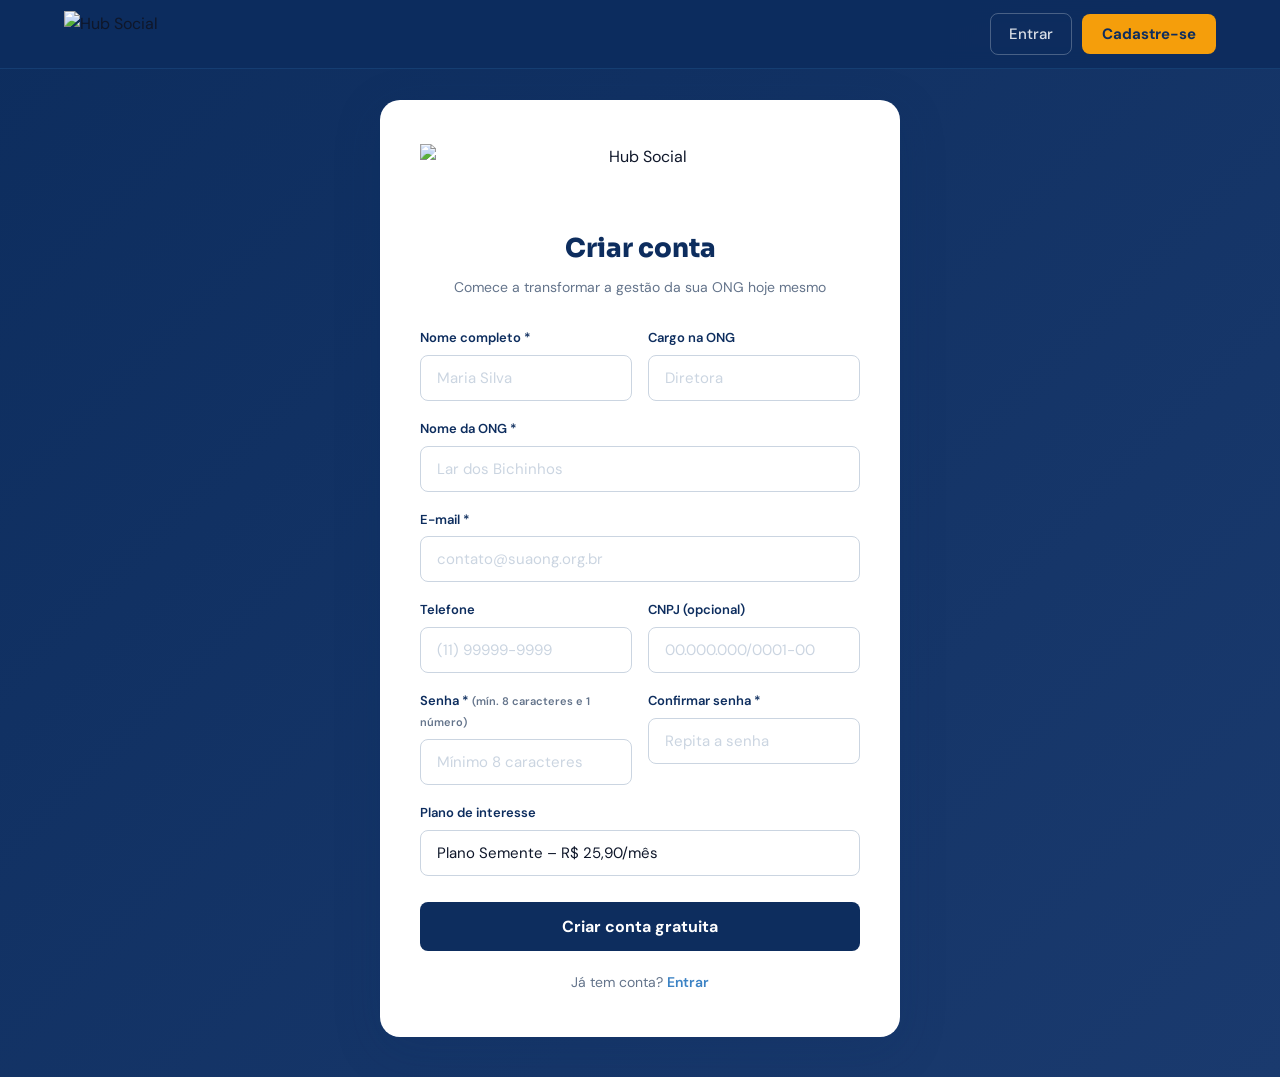
==== cadastro.html @ faf33294 "Add files via upload" ====
<!DOCTYPE html>
<html lang="pt-BR">
<head>
  <meta charset="UTF-8" />
  <meta name="viewport" content="width=device-width, initial-scale=1.0" />
  <title>Cadastro – Hub Social</title>
  <link rel="preconnect" href="https://fonts.googleapis.com" />
  <link href="https://fonts.googleapis.com/css2?family=Sora:wght@400;600;700;800&family=DM+Sans:wght@300;400;500&display=swap" rel="stylesheet" />
  <link rel="stylesheet" href="style.css" />
</head>
<body>

<header class="navbar">
  <div class="nav-container">
    <a href="index.html" class="nav-logo">
      <img src="img/logo_novo.png" alt="Hub Social" class="logo-img" />
    </a>
    <div class="nav-actions" style="margin-left:auto;">
      <a href="login.html" class="btn-login">Entrar</a>
      <a href="cadastro.html" class="btn-cadastro">Cadastre-se</a>
    </div>
  </div>
</header>

<main class="auth-page">
  <div class="auth-card" style="max-width:520px;">
    <div class="auth-logo">
      <img src="img/logo_hubsocial_.png" alt="Hub Social" />
    </div>
    <h2>Criar conta</h2>
    <p class="auth-sub">Comece a transformar a gestão da sua ONG hoje mesmo</p>

    <div class="form-row">
      <div class="form-group">
        <label for="nome">Nome completo *</label>
        <input type="text" id="nome" placeholder="Maria Silva" />
      </div>
      <div class="form-group">
        <label for="cargo">Cargo na ONG</label>
        <input type="text" id="cargo" placeholder="Diretora" />
      </div>
    </div>
    <div class="form-group">
      <label for="nome_ong">Nome da ONG *</label>
      <input type="text" id="nome_ong" placeholder="Lar dos Bichinhos" />
    </div>
    <div class="form-group">
      <label for="email_cad">E-mail *</label>
      <input type="email" id="email_cad" placeholder="contato@suaong.org.br" />
    </div>
    <div class="form-row">
      <div class="form-group">
        <label for="tel">Telefone</label>
        <input type="tel" id="tel" placeholder="(11) 99999-9999" />
      </div>
      <div class="form-group">
        <label for="cnpj">CNPJ (opcional)</label>
        <input type="text" id="cnpj" placeholder="00.000.000/0001-00" />
      </div>
    </div>
    <div class="form-row">
      <div class="form-group">
        <label for="senha_cad">Senha * <span style="font-size:11px;color:var(--gray-500)">(mín. 8 caracteres e 1 número)</span></label>
        <input type="password" id="senha_cad" placeholder="Mínimo 8 caracteres" />
      </div>
      <div class="form-group">
        <label for="conf_senha">Confirmar senha *</label>
        <input type="password" id="conf_senha" placeholder="Repita a senha" />
      </div>
    </div>
    <div class="form-group">
      <label for="plano_cad">Plano de interesse</label>
      <select id="plano_cad">
        <option value="semente">Plano Semente – R$ 25,90/mês</option>
        <option value="impacto">Plano Impacto – R$ 49,90/mês</option>
        <option value="transformacao">Plano Transformação – R$ 97,90/mês</option>
      </select>
    </div>

    <div id="msgErrorCad" style="display:none; margin-top:4px; color:#ef4444; background:#fef2f2; border:1px solid #fecaca; border-radius:8px; padding:10px 14px; font-size:14px;"></div>

    <button class="btn-form" id="btnCad" onclick="fazerCadastro()">Criar conta gratuita</button>

    <div class="auth-footer">
      Já tem conta? <a href="login.html">Entrar</a>
    </div>
  </div>
</main>

<script>
// api.js
// Conecta o front-end HTML com a API FastAPI (http://localhost:8000)
// Coloque este arquivo na mesma pasta do index.html

const API_URL = "http://localhost:8000";

// ── Helpers de token (localStorage) ─────────────────────────

function salvarToken(token, dados) {
  localStorage.setItem("hs_token",    token);
  localStorage.setItem("hs_nome",     dados.nome);
  localStorage.setItem("hs_nome_ong", dados.nome_ong);
  localStorage.setItem("hs_plano",    dados.plano);
  localStorage.setItem("hs_id",       dados.usuario_id);
}

function getToken()   { return localStorage.getItem("hs_token");    }
function getNome()    { return localStorage.getItem("hs_nome");     }
function getOng()     { return localStorage.getItem("hs_nome_ong"); }
function getPlano()   { return localStorage.getItem("hs_plano");    }
function estaLogado() { return !!getToken(); }

function logout() {
  localStorage.clear();
  window.location.href = "login.html";
}

// ── Request helper com JWT ───────────────────────────────────

async function apiFetch(path, options = {}) {
  const token = getToken();
  const headers = {
    "Content-Type": "application/json",
    ...(token ? { "Authorization": `Bearer ${token}` } : {}),
    ...(options.headers || {}),
  };

  const res = await fetch(`${API_URL}${path}`, { ...options, headers });
  const data = await res.json().catch(() => ({}));

  if (!res.ok) {
    const msg = data.detail || `Erro ${res.status}`;
    throw new Error(Array.isArray(msg) ? msg.map(e => e.msg).join(", ") : msg);
  }
  return data;
}

// ── AUTH ─────────────────────────────────────────────────────

async function cadastrar(payload) {
  const data = await apiFetch("/auth/cadastro", {
    method: "POST",
    body: JSON.stringify(payload),
  });
  salvarToken(data.access_token, data);
  return data;
}

async function login(email, senha) {
  // OAuth2PasswordRequestForm espera form-data, não JSON
  const form = new URLSearchParams();
  form.append("username", email);
  form.append("password", senha);

  const res = await fetch(`${API_URL}/auth/login`, {
    method: "POST",
    headers: { "Content-Type": "application/x-www-form-urlencoded" },
    body: form,
  });
  const data = await res.json();
  if (!res.ok) throw new Error(data.detail || "Erro ao fazer login.");
  salvarToken(data.access_token, data);
  return data;
}

async function getMeuPerfil() {
  return apiFetch("/auth/me");
}

// ── DOAÇÕES ──────────────────────────────────────────────────

async function listarDoacoes()        { return apiFetch("/doacoes/"); }
async function criarDoacao(payload)   { return apiFetch("/doacoes/", { method: "POST", body: JSON.stringify(payload) }); }
async function deletarDoacao(id)      { return apiFetch(`/doacoes/${id}`, { method: "DELETE" }); }
async function atualizarStatusDoacao(id, status) {
  return apiFetch(`/doacoes/${id}/status?novo_status=${status}`, { method: "PATCH" });
}

// ── VOLUNTÁRIOS ──────────────────────────────────────────────

async function listarVoluntarios()       { return apiFetch("/voluntarios/"); }
async function criarVoluntario(payload)  { return apiFetch("/voluntarios/", { method: "POST", body: JSON.stringify(payload) }); }
async function deletarVoluntario(id)     { return apiFetch(`/voluntarios/${id}`, { method: "DELETE" }); }
async function desativarVoluntario(id)   { return apiFetch(`/voluntarios/${id}/desativar`, { method: "PATCH" }); }

// ── EVENTOS ──────────────────────────────────────────────────

async function listarEventos()          { return apiFetch("/eventos/"); }
async function criarEvento(payload)     { return apiFetch("/eventos/", { method: "POST", body: JSON.stringify(payload) }); }
async function editarEvento(id, dados)  { return apiFetch(`/eventos/${id}`, { method: "PUT",  body: JSON.stringify(dados) }); }
async function deletarEvento(id)        { return apiFetch(`/eventos/${id}`, { method: "DELETE" }); }

// ── RELATÓRIOS ───────────────────────────────────────────────

async function relatorioGeral()         { return apiFetch("/relatorios/visao-geral"); }
async function relatorioDoacoesTipo()   { return apiFetch("/relatorios/doacoes-por-tipo"); }

// ── Proteção de página: redireciona se não estiver logado ────

function exigirLogin() {
  if (!estaLogado()) {
    window.location.href = "login.html";
  }
}

// ── Preenche dados do usuário no dashboard ───────────────────

function preencherDashboard() {
  exigirLogin();
  const nome  = getNome()?.split(" ")[0] || "Usuário";
  const ong   = getOng()  || "Minha ONG";
  const plano = getPlano() || "semente";

  const elNome  = document.getElementById("dash-user-name");
  const elOng   = document.getElementById("sb-ong");
  const elTitulo= document.getElementById("dash-titulo");
  const elAvatar= document.getElementById("dash-avatar");
  const elPlano = document.getElementById("sb-plano");

  if (elNome)   elNome.textContent   = `Olá, ${nome}!`;
  if (elOng)    elOng.textContent    = ong;
  if (elTitulo) elTitulo.textContent = `Bem-vindo(a), ${nome} 👋`;
  if (elAvatar) elAvatar.textContent = nome[0].toUpperCase();
  if (elPlano)  elPlano.textContent  = `Plano ${plano.charAt(0).toUpperCase() + plano.slice(1)}`;
}

</script>
<script>
  // Máscara telefone
  document.getElementById('tel').addEventListener('input', function(e) {
    let v = e.target.value.replace(/\D/g, '');
    if (v.length <= 10) v = v.replace(/(\d{2})(\d{4})(\d{0,4})/, '($1) $2-$3');
    else v = v.replace(/(\d{2})(\d{5})(\d{0,4})/, '($1) $2-$3');
    e.target.value = v;
  });

  // Máscara CNPJ
  document.getElementById('cnpj').addEventListener('input', function(e) {
    let v = e.target.value.replace(/\D/g, '').substring(0, 14);
    v = v.replace(/^(\d{2})(\d)/, '$1.$2');
    v = v.replace(/^(\d{2})\.(\d{3})(\d)/, '$1.$2.$3');
    v = v.replace(/\.(\d{3})(\d)/, '.$1/$2');
    v = v.replace(/(\d{4})(\d)/, '$1-$2');
    e.target.value = v;
  });

  // Pré-selecionar plano vindo da página de planos
  const params = new URLSearchParams(location.search);
  const planoParam = params.get('plano');
  if (planoParam) {
    const sel = document.getElementById('plano_cad');
    if ([...sel.options].some(o => o.value === planoParam)) sel.value = planoParam;
  }

  async function fazerCadastro() {
    const msg  = document.getElementById('msgErrorCad');
    const btn  = document.getElementById('btnCad');
    msg.style.display = 'none';

    const nome     = document.getElementById('nome').value.trim();
    const email    = document.getElementById('email_cad').value.trim();
    const senha    = document.getElementById('senha_cad').value;
    const conf     = document.getElementById('conf_senha').value;
    const nome_ong = document.getElementById('nome_ong').value.trim();
    const telefone = document.getElementById('tel').value;
    const cargo    = document.getElementById('cargo').value.trim();
    const cnpj     = document.getElementById('cnpj').value;
    const plano    = document.getElementById('plano_cad').value;

    // Validações no front
    if (!nome || !email || !senha || !nome_ong) {
      msg.textContent = 'Preencha os campos obrigatórios (*).';
      msg.style.display = 'block'; return;
    }
    if (!email.includes('@')) {
      msg.textContent = 'Insira um e-mail válido.';
      msg.style.display = 'block'; return;
    }
    if (senha.length < 8) {
      msg.textContent = 'A senha deve ter no mínimo 8 caracteres.';
      msg.style.display = 'block'; return;
    }
    if (!/\d/.test(senha)) {
      msg.textContent = 'A senha deve conter ao menos um número.';
      msg.style.display = 'block'; return;
    }
    if (senha !== conf) {
      msg.textContent = 'As senhas não coincidem.';
      msg.style.display = 'block'; return;
    }

    btn.textContent = 'Criando conta...';
    btn.disabled = true;

    try {
      await cadastrar({ nome, email, senha, telefone, cargo, nome_ong, cnpj, plano });
      window.location.href = 'dashboard.html';
    } catch (e) {
      msg.textContent = e.message;
      msg.style.display = 'block';
      btn.textContent = 'Criar conta gratuita';
      btn.disabled = false;
    }
  }
</script>
</body>
</html>
---- style.css ----
/* ============================================================
   HUB SOCIAL – MAIN STYLESHEET
   Paleta: Azul escuro #0d2d5e | Azul médio #1a4a8a | Azul claro #3b82c4 | Laranja #f59e0b
   ============================================================ */

:root {
    --blue-dark: #0d2d5e;
    --blue-mid: #1a4a8a;
    --blue-light: #3b82c4;
    --blue-pale: #dbeafe;
    --orange: #f59e0b;
    --orange-light: #fef3c7;
    --white: #ffffff;
    --gray-50: #f8fafc;
    --gray-100: #f1f5f9;
    --gray-300: #cbd5e1;
    --gray-500: #64748b;
    --gray-700: #334155;
    --text: #0f172a;
    --radius: 14px;
    --radius-sm: 8px;
    --shadow: 0 4px 24px rgba(13, 45, 94, .12);
    --shadow-lg: 0 12px 48px rgba(13, 45, 94, .18);
    --transition: .25s cubic-bezier(.4, 0, .2, 1);
}

*,
*::before,
*::after {
    box-sizing: border-box;
    margin: 0;
    padding: 0;
}

html {
    scroll-behavior: smooth;
}

body {
    font-family: 'DM Sans', system-ui, sans-serif;
    color: var(--text);
    background: var(--white);
    overflow-x: hidden;
    line-height: 1.6;
}

a {
    text-decoration: none;
    color: inherit;
}

img {
    display: block;
    max-width: 100%;
}

ul {
    list-style: none;
}

/* ---- SCROLLBAR ---- */
::-webkit-scrollbar {
    width: 7px;
}

::-webkit-scrollbar-track {
    background: var(--gray-100);
}

::-webkit-scrollbar-thumb {
    background: var(--blue-light);
    border-radius: 99px;
}

/* ============================================================
   NAVBAR
   ============================================================ */
.navbar {
    position: fixed;
    top: 0;
    left: 0;
    right: 0;
    z-index: 1000;
    background: rgba(13, 45, 94, .95);
    backdrop-filter: blur(12px);
    border-bottom: 1px solid rgba(59, 130, 196, .2);
    transition: box-shadow var(--transition);
}

.navbar.scrolled {
    box-shadow: 0 4px 32px rgba(0, 0, 0, .3);
}

.nav-container {
    max-width: 1200px;
    margin: 0 auto;
    padding: 0 24px;
    display: flex;
    align-items: center;
    gap: 32px;
    height: 68px;
}

.nav-logo {
    display: flex;
    align-items: center;
}

.logo-img {
    height: 46px;
    width: auto;
    object-fit: contain;
}

.nav-links {
    display: flex;
    gap: 8px;
    margin-left: auto;
}

.nav-link {
    color: rgba(255, 255, 255, .8);
    font-size: 15px;
    font-weight: 500;
    padding: 6px 14px;
    border-radius: var(--radius-sm);
    transition: all var(--transition);
}

.nav-link:hover {
    color: var(--white);
    background: rgba(255, 255, 255, .1);
}

.nav-actions {
    display: flex;
    align-items: center;
    gap: 10px;
    margin-left: 12px;
}

.btn-login {
    color: rgba(255, 255, 255, .85);
    font-size: 15px;
    font-weight: 500;
    padding: 8px 18px;
    border-radius: var(--radius-sm);
    border: 1px solid rgba(255, 255, 255, .25);
    transition: all var(--transition);
}

.btn-login:hover {
    background: rgba(255, 255, 255, .1);
    color: var(--white);
    border-color: rgba(255, 255, 255, .5);
}

.btn-cadastro {
    background: var(--orange);
    color: var(--blue-dark);
    font-size: 15px;
    font-weight: 700;
    padding: 8px 20px;
    border-radius: var(--radius-sm);
    transition: all var(--transition);
}

.btn-cadastro:hover {
    background: #e08e00;
    transform: translateY(-1px);
}

.hamburger {
    display: none;
    flex-direction: column;
    gap: 5px;
    background: none;
    border: none;
    cursor: pointer;
    padding: 4px;
    margin-left: auto;
}

.hamburger span {
    display: block;
    width: 24px;
    height: 2px;
    background: white;
    border-radius: 99px;
    transition: all var(--transition);
}

.hamburger.open span:nth-child(1) {
    transform: translateY(7px) rotate(45deg);
}

.hamburger.open span:nth-child(2) {
    opacity: 0;
}

.hamburger.open span:nth-child(3) {
    transform: translateY(-7px) rotate(-45deg);
}

/* ============================================================
   HERO
   ============================================================ */
.hero {
    min-height: 100vh;
    background: linear-gradient(135deg, var(--blue-dark) 0%, #1a3a6e 55%, #1a4a8a 100%);
    display: flex;
    align-items: center;
    justify-content: center;
    position: relative;
    overflow: hidden;
    padding: 100px 24px 60px;
    gap: 60px;
}

.hero-bg-shapes {
    position: absolute;
    inset: 0;
    pointer-events: none;
}

.shape {
    position: absolute;
    border-radius: 50%;
    opacity: .06;
    background: var(--blue-light);
}

.shape-1 {
    width: 600px;
    height: 600px;
    top: -200px;
    right: -150px;
}

.shape-2 {
    width: 400px;
    height: 400px;
    bottom: -120px;
    left: -100px;
    background: var(--orange);
}

.shape-3 {
    width: 250px;
    height: 250px;
    top: 40%;
    left: 38%;
    opacity: .04;
}

.hero-content {
    position: relative;
    z-index: 1;
    max-width: 540px;
    animation: fadeUp .7s ease both;
}

.hero-badge {
    display: inline-flex;
    align-items: center;
    gap: 8px;
    background: rgba(245, 158, 11, .15);
    border: 1px solid rgba(245, 158, 11, .3);
    color: var(--orange);
    font-size: 13px;
    font-weight: 600;
    letter-spacing: .5px;
    padding: 6px 14px;
    border-radius: 99px;
    margin-bottom: 24px;
}

.hero-title {
    font-family: 'Sora', sans-serif;
    font-size: clamp(36px, 5vw, 58px);
    font-weight: 800;
    line-height: 1.1;
    color: var(--white);
    margin-bottom: 20px;
}

.highlight {
    background: linear-gradient(90deg, var(--orange), #fbbf24);
    -webkit-background-clip: text;
    -webkit-text-fill-color: transparent;
    background-clip: text;
}

.hero-desc {
    color: rgba(255, 255, 255, .75);
    font-size: 17px;
    margin-bottom: 32px;
    max-width: 460px;
}

.hero-ctas {
    display: flex;
    gap: 14px;
    flex-wrap: wrap;
    margin-bottom: 48px;
}

.btn-primary {
    background: var(--orange);
    color: var(--blue-dark);
    font-weight: 700;
    font-size: 16px;
    padding: 14px 28px;
    border-radius: var(--radius-sm);
    border: none;
    cursor: pointer;
    transition: all var(--transition);
    display: inline-block;
}

.btn-primary:hover {
    background: #e08e00;
    transform: translateY(-2px);
    box-shadow: 0 8px 24px rgba(245, 158, 11, .4);
}

.btn-primary.large {
    font-size: 18px;
    padding: 16px 36px;
}

.btn-outline {
    background: transparent;
    color: var(--white);
    font-weight: 600;
    font-size: 16px;
    padding: 14px 28px;
    border-radius: var(--radius-sm);
    border: 1px solid rgba(255, 255, 255, .3);
    cursor: pointer;
    transition: all var(--transition);
    display: inline-block;
}

.btn-outline:hover {
    background: rgba(255, 255, 255, .1);
    border-color: rgba(255, 255, 255, .6);
}

.hero-stats {
    display: flex;
    align-items: center;
    gap: 24px;
}

.stat {
    display: flex;
    flex-direction: column;
}

.stat-num {
    font-family: 'Sora', sans-serif;
    font-size: 26px;
    font-weight: 800;
    color: var(--white);
}

.stat-label {
    font-size: 12px;
    color: rgba(255, 255, 255, .6);
    font-weight: 500;
}

.stat-div {
    width: 1px;
    height: 36px;
    background: rgba(255, 255, 255, .2);
}

/* DASHBOARD CARD */
.hero-visual {
    position: relative;
    z-index: 1;
    animation: fadeUp .7s .2s ease both;
}

.dashboard-card {
    background: rgba(255, 255, 255, .06);
    border: 1px solid rgba(255, 255, 255, .12);
    border-radius: 16px;
    backdrop-filter: blur(16px);
    min-width: 360px;
    overflow: hidden;
    box-shadow: 0 24px 64px rgba(0, 0, 0, .4);
}

.db-header {
    background: rgba(0, 0, 0, .2);
    padding: 12px 16px;
    display: flex;
    align-items: center;
    gap: 6px;
}

.db-dot {
    width: 10px;
    height: 10px;
    border-radius: 50%;
}

.db-dot.green {
    background: #22c55e;
}

.db-dot.yellow {
    background: var(--orange);
}

.db-dot.red {
    background: #ef4444;
}

.db-body {
    padding: 20px;
}

.db-title {
    font-family: 'Sora', sans-serif;
    font-size: 14px;
    font-weight: 700;
    color: rgba(255, 255, 255, .9);
    margin-bottom: 16px;
}

.db-metrics {
    display: flex;
    gap: 14px;
    margin-bottom: 20px;
}

.db-metric {
    display: flex;
    align-items: center;
    gap: 10px;
    background: rgba(255, 255, 255, .07);
    border-radius: var(--radius-sm);
    padding: 10px 14px;
    flex: 1;
}

.db-metric-icon {
    font-size: 20px;
}

.db-metric-val {
    font-family: 'Sora', sans-serif;
    font-size: 15px;
    font-weight: 700;
    color: white;
}

.db-metric-lbl {
    font-size: 10px;
    color: rgba(255, 255, 255, .55);
    margin-top: 1px;
}

.db-bar-label {
    font-size: 11px;
    color: rgba(255, 255, 255, .5);
    margin-bottom: 10px;
    font-weight: 500;
}

.db-bars {
    display: flex;
    align-items: flex-end;
    gap: 8px;
    height: 80px;
}

.db-bar {
    flex: 1;
    background: rgba(59, 130, 196, .4);
    border-radius: 4px 4px 0 0;
    position: relative;
    transition: background var(--transition);
}

.db-bar.active {
    background: var(--orange);
}

.db-bar span {
    position: absolute;
    bottom: -18px;
    left: 50%;
    transform: translateX(-50%);
    font-size: 9px;
    color: rgba(255, 255, 255, .45);
    white-space: nowrap;
}

/* ============================================================
   SECTION COMMONS
   ============================================================ */
.section-container {
    max-width: 1200px;
    margin: 0 auto;
    padding: 90px 24px;
}

.section-label {
    font-size: 13px;
    font-weight: 700;
    letter-spacing: 1.5px;
    text-transform: uppercase;
    color: var(--blue-light);
    margin-bottom: 10px;
}

.section-title {
    font-family: 'Sora', sans-serif;
    font-size: clamp(28px, 4vw, 42px);
    font-weight: 800;
    color: var(--blue-dark);
    margin-bottom: 14px;
}

.section-sub {
    font-size: 17px;
    color: var(--gray-500);
    max-width: 560px;
    margin-bottom: 52px;
}

/* ============================================================
   FEATURES
   ============================================================ */
.features {
    background: var(--gray-50);
}

.features-grid {
    display: grid;
    grid-template-columns: repeat(auto-fit, minmax(280px, 1fr));
    gap: 24px;
}

.feat-card {
    background: var(--white);
    border-radius: var(--radius);
    padding: 32px 28px;
    border: 1px solid var(--gray-100);
    transition: all var(--transition);
}

.feat-card:hover {
    transform: translateY(-4px);
    box-shadow: var(--shadow-lg);
    border-color: var(--blue-pale);
}

.feat-icon {
    font-size: 36px;
    margin-bottom: 16px;
}

.feat-card h3 {
    font-family: 'Sora', sans-serif;
    font-size: 18px;
    font-weight: 700;
    color: var(--blue-dark);
    margin-bottom: 10px;
}

.feat-card p {
    font-size: 15px;
    color: var(--gray-500);
    line-height: 1.7;
}

/* ============================================================
   PLANS
   ============================================================ */
.plans {
    background: var(--white);
}

.plans-grid {
    display: grid;
    grid-template-columns: repeat(auto-fit, minmax(300px, 1fr));
    gap: 28px;
    align-items: start;
}

.plan-card {
    background: var(--gray-50);
    border-radius: var(--radius);
    padding: 36px 28px;
    border: 1.5px solid var(--gray-100);
    position: relative;
    transition: all var(--transition);
}

.plan-card:hover {
    transform: translateY(-6px);
    box-shadow: var(--shadow-lg);
}

.plan-card.featured {
    background: var(--blue-dark);
    border-color: var(--blue-mid);
    transform: scale(1.04);
}

.plan-card.featured:hover {
    transform: scale(1.04) translateY(-6px);
}

.plan-card.featured .plan-name {
    color: var(--white);
}

.plan-card.featured .plan-desc {
    color: rgba(255, 255, 255, .7);
}

.plan-card.featured .plan-price {
    color: var(--white);
}

.plan-card.featured .plan-price .amount {
    color: var(--orange);
}

.plan-card.featured .plan-features li {
    color: rgba(255, 255, 255, .9);
}

.plan-card.featured .plan-features li.off {
    color: rgba(255, 255, 255, .3);
}

.plan-badge {
    display: inline-block;
    font-size: 11px;
    font-weight: 700;
    letter-spacing: 1px;
    text-transform: uppercase;
    color: var(--blue-light);
    background: var(--blue-pale);
    padding: 4px 10px;
    border-radius: 99px;
    margin-bottom: 12px;
}

.plan-badge.popular {
    background: var(--orange);
    color: var(--blue-dark);
}

.plan-name {
    font-family: 'Sora', sans-serif;
    font-size: 22px;
    font-weight: 800;
    color: var(--blue-dark);
    margin-bottom: 8px;
}

.plan-desc {
    font-size: 14px;
    color: var(--gray-500);
    margin-bottom: 24px;
    line-height: 1.6;
}

.plan-price {
    display: flex;
    align-items: baseline;
    gap: 2px;
    margin-bottom: 28px;
}

.currency {
    font-size: 18px;
    font-weight: 700;
    color: var(--gray-500);
}

.amount {
    font-family: 'Sora', sans-serif;
    font-size: 52px;
    font-weight: 800;
    color: var(--blue-dark);
    line-height: 1;
}

.cents {
    font-size: 22px;
    font-weight: 700;
    color: var(--blue-dark);
    align-self: flex-start;
    padding-top: 10px;
}

.period {
    font-size: 15px;
    color: var(--gray-500);
    margin-left: 4px;
}

.plan-features {
    display: flex;
    flex-direction: column;
    gap: 12px;
    margin-bottom: 32px;
}

.plan-features li {
    display: flex;
    align-items: center;
    gap: 10px;
    font-size: 15px;
    color: var(--gray-700);
}

.plan-features li.off {
    color: var(--gray-300);
}

.check {
    color: #22c55e;
    font-size: 14px;
    font-weight: 700;
    flex-shrink: 0;
}

.x {
    color: var(--gray-300);
    font-size: 14px;
    flex-shrink: 0;
}

.btn-plan {
    display: block;
    width: 100%;
    text-align: center;
    background: var(--blue-light);
    color: var(--white);
    font-weight: 700;
    font-size: 16px;
    padding: 14px;
    border-radius: var(--radius-sm);
    transition: all var(--transition);
}

.btn-plan:hover {
    background: var(--blue-mid);
    transform: translateY(-2px);
    box-shadow: 0 8px 24px rgba(26, 74, 138, .3);
}

.plan-card.featured .btn-plan {
    background: var(--orange);
    color: var(--blue-dark);
}

.plan-card.featured .btn-plan:hover {
    background: #e08e00;
}

/* ============================================================
   ABOUT
   ============================================================ */
.about {
    background: var(--gray-50);
}

.about-title {
    font-family: 'Sora', sans-serif;
    font-size: clamp(32px, 4vw, 48px);
    font-weight: 800;
    color: var(--text);
    margin-bottom: 16px;
}

.about-divider {
    width: 60px;
    height: 4px;
    background: var(--blue-light);
    border-radius: 99px;
    margin-bottom: 48px;
}

.about-grid {
    display: grid;
    grid-template-columns: repeat(auto-fit, minmax(280px, 1fr));
    gap: 32px;
}

.about-card {
    padding: 0;
}

.about-icon {
    font-size: 28px;
    margin-bottom: 12px;
    color: var(--blue-mid);
}

.about-card h3 {
    font-family: 'Sora', sans-serif;
    font-size: 18px;
    font-weight: 700;
    color: var(--blue-dark);
    margin-bottom: 10px;
    padding-bottom: 10px;
    border-bottom: 1px solid var(--gray-300);
}

.about-card p {
    font-size: 15px;
    color: var(--gray-500);
    line-height: 1.8;
    margin-top: 12px;
}

/* ============================================================
   CONTACT CTA
   ============================================================ */
.contact-cta {
    background: linear-gradient(135deg, var(--blue-dark), var(--blue-mid));
    text-align: center;
}

.contact-cta h2 {
    font-family: 'Sora', sans-serif;
    font-size: clamp(26px, 4vw, 40px);
    font-weight: 800;
    color: var(--white);
    margin-bottom: 12px;
}

.contact-cta p {
    font-size: 17px;
    color: rgba(255, 255, 255, .75);
    margin-bottom: 36px;
}

/* ============================================================
   FOOTER
   ============================================================ */
.footer {
    background: #060f1e;
    color: rgba(255, 255, 255, .75);
    padding: 60px 24px 0;
}

.footer-container {
    max-width: 1200px;
    margin: 0 auto;
    display: grid;
    grid-template-columns: 1.4fr 1.8fr;
    gap: 60px;
    padding-bottom: 52px;
    border-bottom: 1px solid rgba(255, 255, 255, .08);
}

.footer-brand {
    display: flex;
    flex-direction: column;
    gap: 16px;
}

.footer-logo {
    height: 56px;
    width: auto;
    object-fit: contain;
    align-self: flex-start;
}

.footer-brand p {
    font-size: 14px;
    line-height: 1.7;
    color: rgba(255, 255, 255, .55);
    max-width: 280px;
}

.footer-social {
    display: flex;
    gap: 10px;
    flex-wrap: wrap;
}

.social-btn {
    display: flex;
    align-items: center;
    gap: 7px;
    background: rgba(255, 255, 255, .07);
    border: 1px solid rgba(255, 255, 255, .1);
    color: rgba(255, 255, 255, .75);
    font-size: 13px;
    font-weight: 500;
    padding: 8px 14px;
    border-radius: var(--radius-sm);
    transition: all var(--transition);
}

.social-btn:hover {
    background: var(--blue-mid);
    color: white;
    border-color: var(--blue-light);
}

.footer-links {
    display: flex;
    gap: 48px;
}

.footer-col {
    display: flex;
    flex-direction: column;
    gap: 10px;
}

.footer-col h4 {
    font-family: 'Sora', sans-serif;
    font-size: 14px;
    font-weight: 700;
    color: var(--white);
    margin-bottom: 4px;
}

.footer-col a {
    font-size: 14px;
    color: rgba(255, 255, 255, .55);
    transition: color var(--transition);
}

.footer-col a:hover {
    color: var(--blue-light);
}

.footer-bottom {
    max-width: 1200px;
    margin: 0 auto;
    padding: 20px 0;
    text-align: center;
    font-size: 13px;
    color: rgba(255, 255, 255, .35);
}

/* ============================================================
   AUTH PAGES (login, cadastro, contratar)
   ============================================================ */
.auth-page {
    min-height: 100vh;
    background: linear-gradient(135deg, var(--blue-dark) 0%, #1a3a6e 100%);
    display: flex;
    align-items: center;
    justify-content: center;
    padding: 100px 24px 40px;
}

.auth-card {
    background: var(--white);
    border-radius: 20px;
    padding: 44px 40px;
    width: 100%;
    max-width: 460px;
    box-shadow: var(--shadow-lg);
    animation: fadeUp .5s ease;
}

.auth-logo {
    text-align: center;
    margin-bottom: 28px;
}

.auth-logo img {
    height: 56px;
    margin: 0 auto;
}

.auth-card h2 {
    font-family: 'Sora', sans-serif;
    font-size: 26px;
    font-weight: 800;
    color: var(--blue-dark);
    text-align: center;
    margin-bottom: 6px;
}

.auth-card .auth-sub {
    font-size: 14px;
    color: var(--gray-500);
    text-align: center;
    margin-bottom: 30px;
}

.form-group {
    margin-bottom: 18px;
}

.form-group label {
    display: block;
    font-size: 13px;
    font-weight: 600;
    color: var(--blue-dark);
    margin-bottom: 6px;
}

.form-group input,
.form-group select {
    width: 100%;
    padding: 12px 16px;
    border-radius: var(--radius-sm);
    border: 1.5px solid var(--gray-300);
    font-size: 15px;
    font-family: inherit;
    color: var(--text);
    outline: none;
    transition: border-color var(--transition);
    appearance: none;
    background: var(--white);
}

.form-group input:focus,
.form-group select:focus {
    border-color: var(--blue-light);
    box-shadow: 0 0 0 3px rgba(59, 130, 196, .12);
}

.form-group input::placeholder {
    color: var(--gray-300);
}

.btn-form {
    width: 100%;
    background: var(--blue-dark);
    color: var(--white);
    font-size: 16px;
    font-weight: 700;
    padding: 14px;
    border-radius: var(--radius-sm);
    border: none;
    cursor: pointer;
    margin-top: 8px;
    transition: all var(--transition);
    font-family: inherit;
}

.btn-form:hover {
    background: var(--blue-mid);
    transform: translateY(-1px);
}

.auth-footer {
    text-align: center;
    font-size: 14px;
    color: var(--gray-500);
    margin-top: 20px;
}

.auth-footer a {
    color: var(--blue-light);
    font-weight: 600;
}

.form-row {
    display: grid;
    grid-template-columns: 1fr 1fr;
    gap: 16px;
}

.divider {
    display: flex;
    align-items: center;
    gap: 12px;
    margin: 20px 0;
}

.divider::before,
.divider::after {
    content: '';
    flex: 1;
    height: 1px;
    background: var(--gray-100);
}

.divider span {
    font-size: 12px;
    color: var(--gray-300);
    font-weight: 600;
}

.plan-selected {
    background: var(--blue-pale);
    border: 1.5px solid var(--blue-light);
    border-radius: var(--radius-sm);
    padding: 14px 18px;
    margin-bottom: 22px;
    display: flex;
    align-items: center;
    justify-content: space-between;
}

.plan-selected-name {
    font-family: 'Sora', sans-serif;
    font-size: 16px;
    font-weight: 700;
    color: var(--blue-dark);
}

.plan-selected-price {
    font-size: 14px;
    color: var(--blue-light);
    font-weight: 600;
}

.payment-methods {
    display: flex;
    gap: 10px;
    margin-top: 8px;
}

.pay-btn {
    flex: 1;
    padding: 10px;
    border: 1.5px solid var(--gray-300);
    border-radius: var(--radius-sm);
    background: var(--white);
    cursor: pointer;
    font-size: 14px;
    font-weight: 600;
    color: var(--gray-500);
    transition: all var(--transition);
    font-family: inherit;
}

.pay-btn:hover,
.pay-btn.active {
    border-color: var(--blue-light);
    color: var(--blue-dark);
    background: var(--blue-pale);
}

/* ============================================================
   ANIMATIONS
   ============================================================ */
@keyframes fadeUp {
    from {
        opacity: 0;
        transform: translateY(28px);
    }

    to {
        opacity: 1;
        transform: translateY(0);
    }
}

/* ============================================================
   RESPONSIVE
   ============================================================ */
@media (max-width: 900px) {
    .hero {
        flex-direction: column;
        text-align: center;
        padding-top: 110px;
    }

    .hero-ctas {
        justify-content: center;
    }

    .hero-stats {
        justify-content: center;
    }

    .hero-desc {
        margin: 0 auto 32px;
    }

    .hero-visual {
        width: 100%;
        max-width: 400px;
    }

    .dashboard-card {
        min-width: unset;
    }

    .footer-container {
        grid-template-columns: 1fr;
        gap: 36px;
    }

    .footer-links {
        flex-wrap: wrap;
        gap: 28px;
    }

    .plan-card.featured {
        transform: scale(1);
    }

    .plan-card.featured:hover {
        transform: translateY(-6px);
    }
}

@media (max-width: 640px) {

    .nav-links,
    .nav-actions {
        display: none;
    }

    .hamburger {
        display: flex;
    }

    .nav-links.open {
        display: flex;
        flex-direction: column;
        gap: 0;
        position: absolute;
        top: 68px;
        left: 0;
        right: 0;
        background: var(--blue-dark);
        padding: 12px 0 16px;
        border-bottom: 1px solid rgba(255, 255, 255, .1);
    }

    .nav-links.open .nav-link {
        padding: 12px 24px;
        border-radius: 0;
    }

    .nav-links.open+.nav-actions {
        display: flex;
        position: absolute;
        top: calc(68px + 160px);
        left: 0;
        right: 0;
        flex-direction: column;
        padding: 0 24px 16px;
        background: var(--blue-dark);
        gap: 10px;
    }

    .btn-login,
    .btn-cadastro {
        text-align: center;
    }

    .form-row {
        grid-template-columns: 1fr;
    }

    .auth-card {
        padding: 32px 24px;
    }

    .about-grid {
        grid-template-columns: 1fr;
    }
}
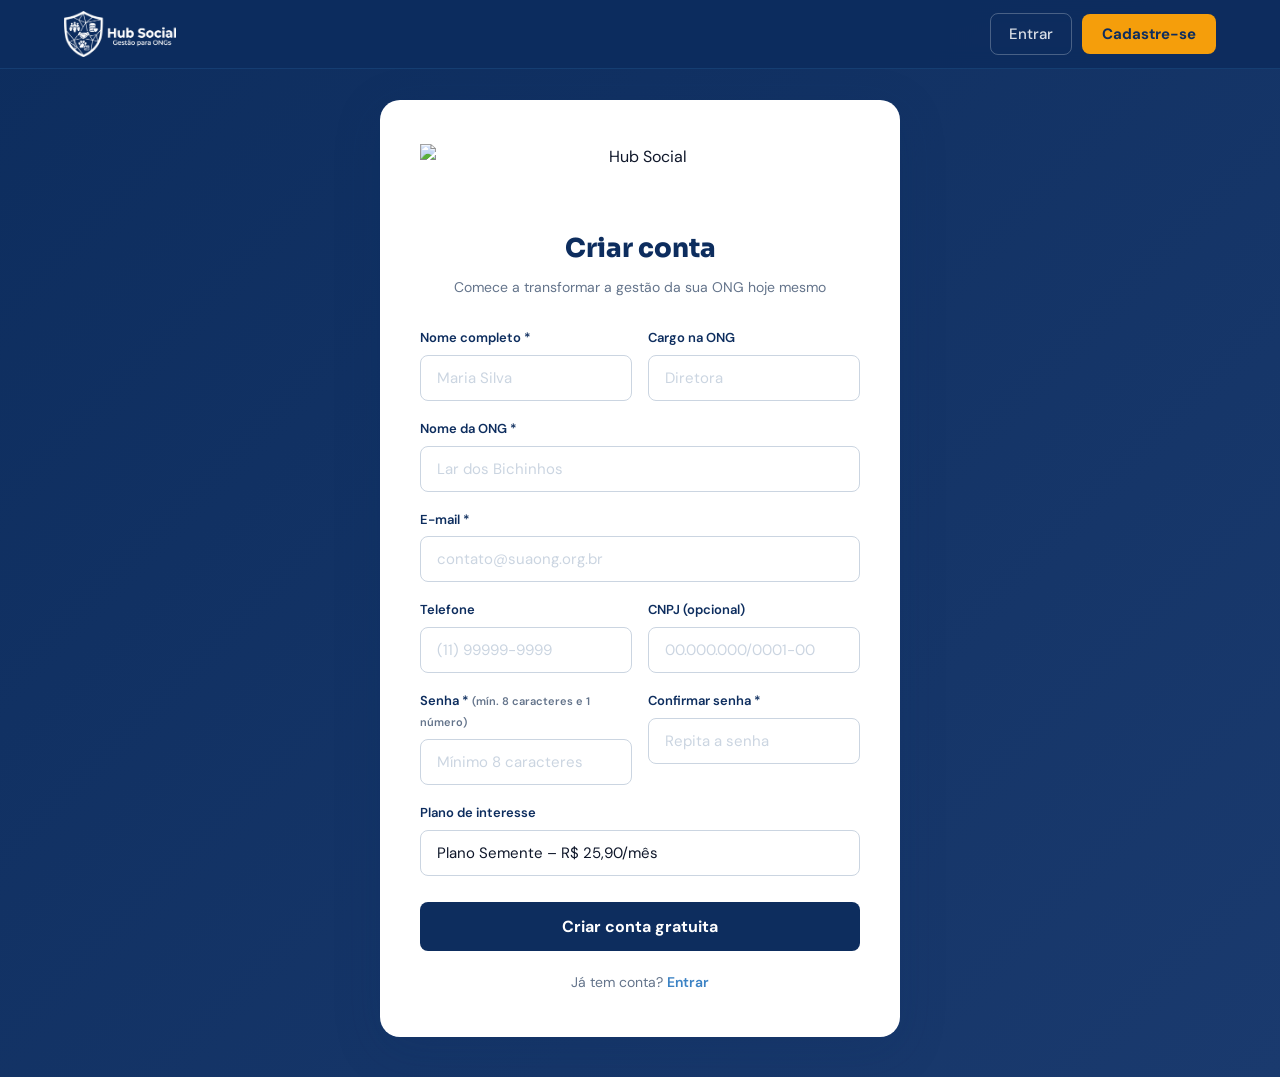
==== commit 9034b223: "Update cadastro.html" ====
--- a/cadastro.html
+++ b/cadastro.html
@@ -13,7 +13,7 @@
 <header class="navbar">
   <div class="nav-container">
     <a href="index.html" class="nav-logo">
-      <img src="img/logo_novo.png" alt="Hub Social" class="logo-img" />
+      <img src="logo_novo.png" alt="Hub Social" class="logo-img" />
     </a>
     <div class="nav-actions" style="margin-left:auto;">
       <a href="login.html" class="btn-login">Entrar</a>
@@ -304,4 +304,4 @@
   }
 </script>
 </body>
-</html>+</html>
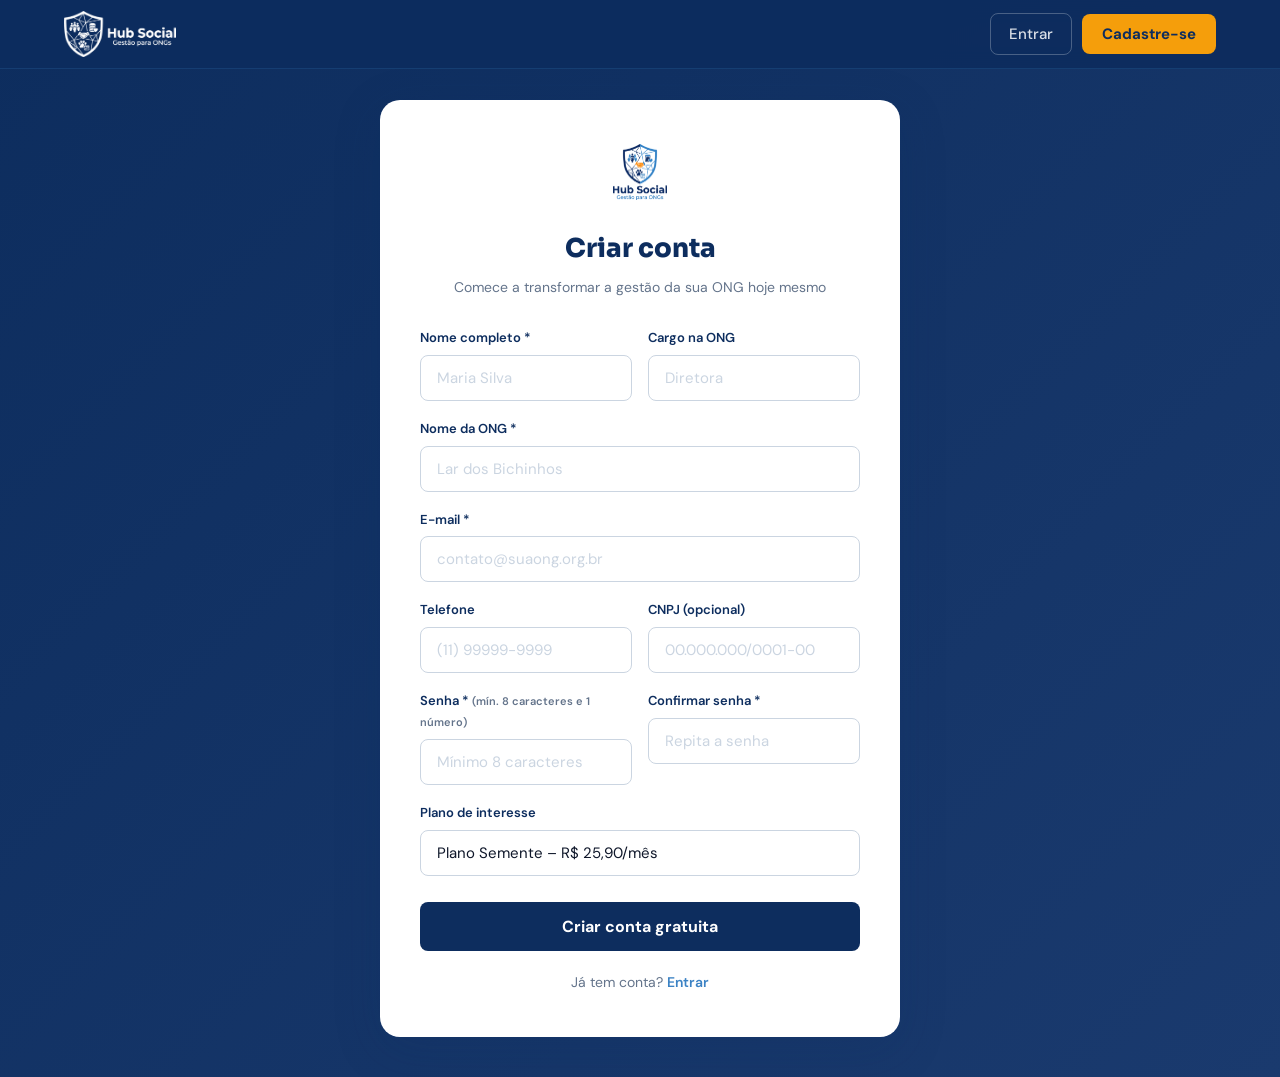
==== commit 6b15caaf: "Update cadastro.html" ====
--- a/cadastro.html
+++ b/cadastro.html
@@ -25,7 +25,7 @@
 <main class="auth-page">
   <div class="auth-card" style="max-width:520px;">
     <div class="auth-logo">
-      <img src="img/logo_hubsocial_.png" alt="Hub Social" />
+      <img src="logo_hubsocial_.png" alt="Hub Social" />
     </div>
     <h2>Criar conta</h2>
     <p class="auth-sub">Comece a transformar a gestão da sua ONG hoje mesmo</p>
